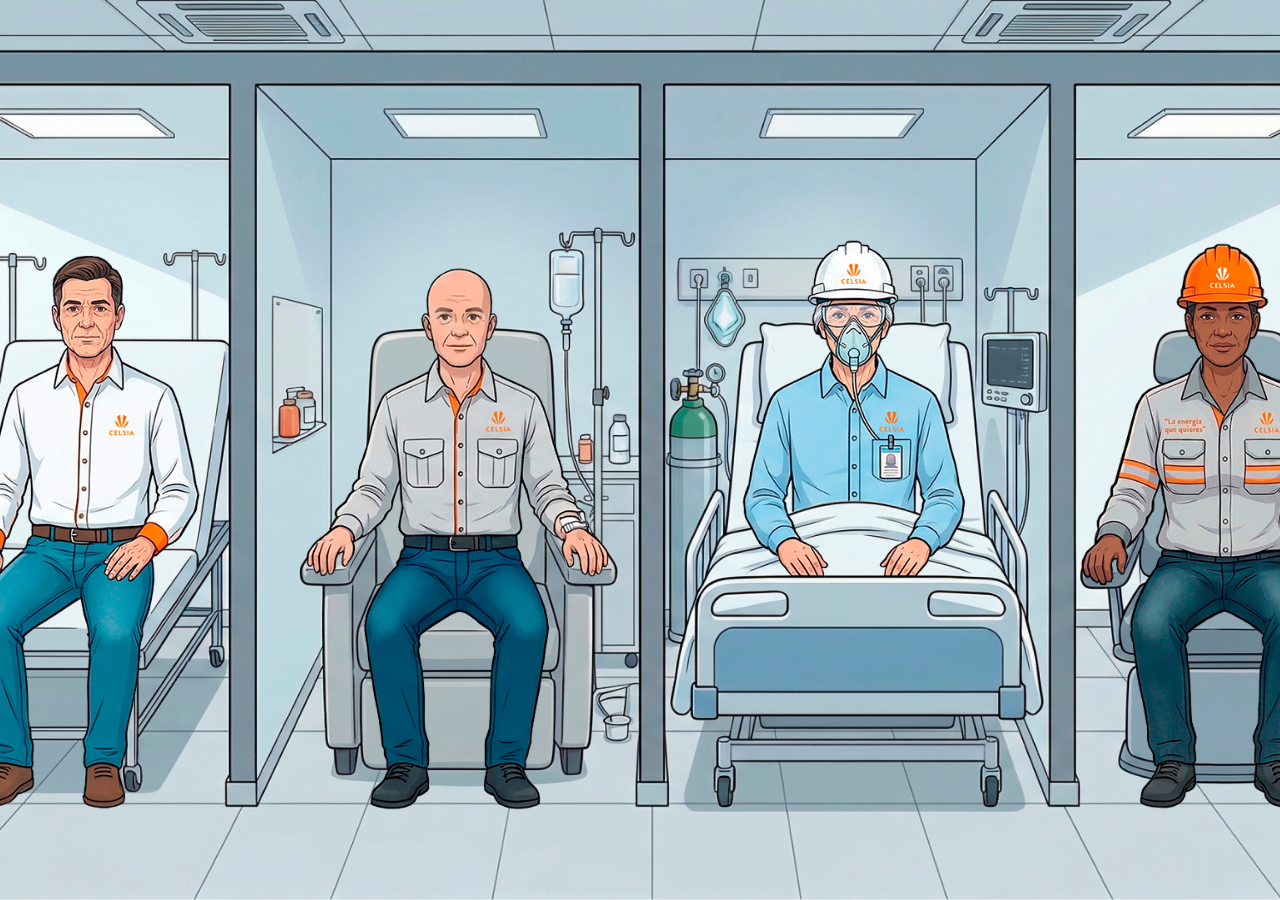
==== index.html @ 4fc23aa9 "version 0.1" ====
<!DOCTYPE html>
<html lang="en">
<head>
    <meta charset="UTF-8">
    <meta name="viewport" content="width=device-width, initial-scale=1.0">
    <title>Roles responsabilidades</title>

    <link href="assets/css/fonts.css" rel="stylesheet" type="text/css" />
    <link href="assets/css/reset.css" rel="stylesheet" type="text/css" />
    <link href="assets/css/loader.css" rel="stylesheet" type="text/css" />
    <link href="assets/css/main.css" rel="stylesheet" type="text/css" />
    <link href="assets/css/responsive.css" rel="stylesheet" type="text/css" />
</head>
<body>
    <div id="contenedor">
        <div id="fondo" class="fondo-zoom-in">
            <div id="personajes">
                <div class="personaje" id="personaje-1">
                    <img src="assets/images/personaje-1.png" />
                </div>
                <div class="personaje" id="personaje-2">
                    <img src="assets/images/personaje-2.png" />
                </div>
                <div class="personaje" id="personaje-3">
                    <img src="assets/images/personaje-3.png" />
                </div>
                <div class="personaje" id="personaje-4">
                    <img src="assets/images/personaje-4.png" />
                </div>
            </div>
            <div id="zonas">
                <div class="zona" id="zona-1">
                    <img src="assets/images/zona-1.png" onclick="clickPaciente(1)" onmouseover="overzona()" />
                </div>
                <div class="zona" id="zona-2">
                    <img src="assets/images/zona-2.png" onclick="clickPaciente(2)" onmouseover="overzona()" />
                </div>
                <div class="zona" id="zona-3">
                    <img src="assets/images/zona-3.png" onclick="clickPaciente(3)" onmouseover="overzona()" />
                </div>
                <div class="zona" id="zona-4">
                    <img src="assets/images/zona-4.png" onclick="clickPaciente(4)" onmouseover="overzona()" />
                </div>
            </div>
        </div>
    </div>

    <div id="dialogos-container" class="dialogos-container-off">
        <div id="dialogo-informacion-container" class="dialogo-informacion-out">
            <div id="dialogo-informacion">
                <div class="dialogo-informacion-foto">
                    <img src="assets/images/foto-1.png" />
                </div>
                <div class="dialogo-informacion-info">
                    <h2>Ficha del paciente</h2>
                    <h3>Carlos, 52 años</h3>
                    <h4>ECNT: Por definir</h4>
                </div>
                <div class="dialogo-informacion-imagen">
                    <img src="assets/images/icon-dialogo-informacion.svg" />    
                </div>
            </div>
        </div>

        <div id="dialogo-interaccion" class="dialogo-interaccion-off">
            <!--<div class="dialogo-usuario">
                <div class="dialogo-usuario-title">
                    <h5>CARLOS, 52 años:</h5>
                </div>
                <div class="dialogo-usuario-text">
                    <p>Llevo 25 años fumando. Nunca hago ejercicio. Como mucho frito y salado. Me dijeron que tengo la presión alta pero nunca le hice caso.</p>
                </div>
            </div>

            <div class="dialogo-doctor">
                <div class="dialogo-doctor-title">
                    <h5>DOCTOR:</h5>
                </div>
                <div class="dialogo-doctor-text">
                    <p>Veo varios signos de alarma, Carlos. Analicemos juntos lo que está pasando.</p>
                </div>
            </div>-->
        </div>

        <div id="dialogo-pregunta" class="dialogo-pregunta-off">
            <div id="dialogo-pregunta-top">
                <div class="dialogo-pregunta-icon">
                    <img src="assets/images/icon-modal-pregunta.svg" />
                </div>
                <div id="dialogo-pregunta-enunciado">
                    <p>¿Qué tipo de ECNT describe mejor lo que tiene Carlos?</p>
                </div>
                <div id="dialogo-pregunta-respuestas">
                    <div class="dialogo-pregunta-respuesta normal">
                        <h6>A</h6>
                        <p>Cáncer de colon</p>
                    </div>
                </div>
            </div>

            <div id="dialogo-pregunta-bot">
                <div id="dialogo-pregunta-estado">
                    <p>CORRECTO</p>
                </div>
                <p id="dialogo-pregunta-retroalimentacion">El dolor de pecho con irradiación al brazo y presión alta son señales de una ECV — grupo de trastornos del corazón, cerebro y vasos sanguíneos.</p>
            </div>
        </div>
    </div>

    <div id="modal" class="modal-off">
        <div id="modal-box">
            <div id="modal-icon">
                <img src="assets/images/icon-modal-instrucciones.svg" />
            </div>
            <h1 id="modal-title">
                Enfermedades crónicas no transmisibles (ECNT)
            </h1>
            <div id="modal-text">
                <p><span>Ponte en el rol de médico:</span> cuatro pacientes están esperando tu ayuda.</p>
                <p>Escucha atentamente sus historias, identifica qué enfermedad podría tener cada uno y propón recomendaciones prácticas para mejorar su estilo de vida y bienestar.</p>
            </div>
            <button id="modal-btn">Comenzar consulta</button>
        </div>
    </div>

    <div id="loader" class="loader-on">
        <div id="loader-img">
            <svg xmlns="http://www.w3.org/2000/svg" viewBox="0 0 640 640">
                <path fill="#999999" d="M286.7 96.1C291.7 113 282.1 130.9 265.2 135.9C185.9 159.5 128.1 233 128.1 320C128.1 426 214.1 512 320.1 512C426.1 512 512.1 426 512.1 320C512.1 233.1 454.3 159.6 375 135.9C358.1 130.9 348.4 113 353.5 96.1C358.6 79.2 376.4 69.5 393.3 74.6C498.9 106.1 576 204 576 320C576 461.4 461.4 576 320 576C178.6 576 64 461.4 64 320C64 204 141.1 106.1 246.9 74.6C263.8 69.6 281.7 79.2 286.7 96.1z" />
            </svg>
        </div>
        <div id="loader-bar">
            <div id="loader-bar2"></div>
        </div>
    </div>

    <script src="assets/scripts/data.js"></script>
    <script src="assets/scripts/loader.js"></script>
    <script src="assets/scripts/main.js"></script>

    <script>
        var over_mp3 = null;
        var click_mp3 = null;
        var modal_mp3 = null;
        var underground_mp3 = null;

        var intro_mp3 = null;
        
        var global_audio = null;
        var audios_data = []

        window.onload = function(){
            setFondo()

            loadTrack({src: 'assets/sounds/click2.mp3', callBack: function(data){
                over_mp3 = data
                checkAudios(true)
            }})
            loadTrack({src: 'assets/sounds/click1.mp3', callBack: function(data){
                click_mp3 = data
                checkAudios(true)
            }})
            loadTrack({src: 'assets/sounds/modal.mp3', callBack: function(data){
                modal_mp3 = data
                checkAudios(true)
            }})
            loadTrack({src: 'assets/sounds/underground.mp3', callBack: function(data){
                underground_mp3 = data
                underground_mp3.loop = true
                checkAudios(true)
            }})

            /*loadTrack({src: 'assets/audios/intro.mp3', callBack: function(data){
                intro_mp3 = data
                checkAudios(true)
            }})*/
        }
            

        function comenzarJuego(){
            setFondo()
            unsetLoader()
            underground_mp3.play()
        }

    </script>
</body>

</html>
---- assets/css/fonts.css ----
@font-face {
    font-family: "Helvetica-Bold";
    font-display: swap;
    font-style: normal;
    src: url("fonts/Helvetica-Bold.ttf") format('truetype');
}
@font-face {
    font-family: "Helvetica-Light";
    font-display: swap;
    font-style: normal;
    src: url("fonts/Helvetica-Light.ttf") format('truetype');
}
@font-face {
    font-family: "Helvetica";
    font-display: swap;
    font-style: normal;
    src: url("fonts/Helvetica.ttf") format('truetype');
}
---- assets/css/loader.css ----
#loader{
    position: absolute;
    width: 100%;
    height: 100%;
    top: 0px;
    left: 0px;
    z-index: 10;
    display: flex;
    flex-direction: column;
    justify-content: center;
    align-items: center;
    background-color: #fff;
}
#loader-img{
    width: 50px;
    height: 50px;
    margin: 0px;
    margin-bottom: 10px;
}
#loader-img svg{
    width: 100%;
    height: 100%;
}
#loader-bar{
    width: 200px;
    height: 10px;
    border-radius: 8px;
    background-color: #E1E1E1;
    overflow: hidden;
}
#loader-bar2{
    position: absolute;
    width: 0px;
    height: 100%;
    border-radius: 8px;
    background-color: #999;
    left: 0px;
    top: 0px;

    transition: width 0.1s;
}
.loader-on{
    visibility: visible;
    opacity: 1;
    transition: visibility 0s, opacity 0.5s;
}
.loader-off{
    visibility: hidden;
    opacity: 0;
    transition: visibility 1s, opacity 0.5s;
}

.loader-on #loader-img{
    animation: animacion-loader 0.5s infinite linear;
}
@keyframes animacion-loader {
    0%{
        transform: rotate(0deg);
    }
    100%{
        transform: rotate(360deg);
    }
}
---- assets/css/main.css ----
#contenedor{
    width: 100%;
    height: 100%;
    margin: 0px;
    padding: 0px;

    display: block;
    overflow: hidden;
}

#fondo{
    position: absolute;
    width: auto;
    height: auto;
    background-repeat: no-repeat;
    background-size: 100%;
    background-position: center;
    background-image: url(../images/fondo.jpg);
}

.fondo-zoom-in{
    transition: width 2s, height 2s, top 2s, left 2s;
}

#personajes,#zonas{
    position: absolute;
    width: 100%;
    height: 100%;
    top: 0px;
    left: 0px;
}

.personaje,.zona{
    position: absolute;
}

.personaje img,
.zona img{
    width: 100%;
    height: 100%;
}
.zona img{
    opacity: 0;
    transition: opacity 0.2s;
}
.zona img:hover{
    cursor: pointer;
    opacity: 0.7;
}

#personaje-1{
    left: 7.70%;
    top: 28.42%;
    /*width: 15.1%;
    height: 61.38%;*/
}
#personaje-2{
    left: 29.31%;
    top: 29.72%;
    /*width: 18.9%;
    height: 60.18%;*/
}
#personaje-3{
    left: 56.3%;
    top: 26.75%;
    /*width: 13.96%;
    height: 37.4%;*/
}
#personaje-4{
    left: 77.25%;
    top: 27.03%;
    /*width: 17.86%;
    height: 62.77%;*/
}

#zona-1{
    left: 3.5%;
    top: 28.52%;
    /*width: 21.04%;
    height: 61.29%;*/
}
#zona-2{
    left: 28.85%;
    top: 29.81%;
    /*width: 19.73%;
    height: 60.09%;*/
}
#zona-3{
    left: 51.9%;
    top: 26.75%;
    /*width: 23.125%;
    height: 62.77%;*/
}
#zona-4{
    left: 77.2%;
    top: 27.03%;
    /*width: 18.07%;
    height: 62.77%;*/
}

/******************dialogos********************/

.dialogos-container-off{
    visibility: hidden;
}
.dialogos-container-on{
    visibility: visible;
}

#dialogos-container,
#modal{
    position: absolute;
    width: 100%;
    height: 100%;
    top: 0px;
    left: 0px;
}

#dialogo-informacion-container{
    position: absolute;
    width: 400px;
    top: 15px;
    right: 50px;
    perspective: 600px;
}

.dialogo-informacion-out #dialogo-informacion{
    transform: rotateX(90deg);
    opacity: 0;
    transition: transform 0.5s, opacitity 0.5s;
}
.dialogo-informacion-in #dialogo-informacion{
    animation: animacion-dialogo-informacion 1s 1 forwards;
}
@keyframes animacion-dialogo-informacion {
    0%{
        transform: rotateX(90deg);
        opacity: 0;
        animation-timing-function: ease-in;
    }
    50%{
        transform: rotateX(-15deg);
        opacity: 1;
        animation-timing-function: ease-out;
    }
    85%{
        transform: rotateX(5deg);
        opacity: 1;
        animation-timing-function: ease-int;
    }
    100%{
        transform: rotateX(0deg);
        opacity: 1;
    }
}

#dialogo-informacion{
    width: 100%;
    height: auto;
    padding: 15px;
    background-color: #fff;
    display: flex;
    align-items: stretch;
    flex-wrap: wrap;
    transform-origin: top center;
    
    box-shadow: 5px 5px 10px 0px rgba(0,0,0,0.4);
}
.dialogo-informacion-foto{
    width: 60px;
    height: auto;
    max-height: 60px;
    background-color: #E6F6FC;
}
.dialogo-informacion-foto img{
    width: 100%;
    height: 100%;
    object-position: center bottom;
}
.dialogo-informacion-info{
    width: auto;
    width: calc(100% - (50px + 60px + 20px));
    width: -moz-calc(100% - (50px + 60px + 20px));
    height: auto;
    margin: 0px 10px;
}
.dialogo-informacion-info h2,
.dialogo-informacion-info h4{
    font-family: 'Helvetica';
    font-size: 0.9rem;
    color: #003FA2;
}
.dialogo-informacion-info h3{
    font-family: 'Helvetica-Bold';
    font-size: 1rem;
    color: #EE7623;
    margin-top: 0px;
    margin-bottom: 2px;
}
.dialogo-informacion-imagen{
    width: 50px;
    height: auto;
    display: flex;
    align-items: center;
}
.dialogo-informacion-imagen img{
    width: 100%;
    height: auto;
}

.dialogo-interaccion-off{
    visibility: hidden;
}
.dialogo-interaccion-on{
    visibility: visible;
}

#dialogo-interaccion{
    position: absolute;
    width: 50%;
    height: 100%;
    height: calc(100% - 250px);
    height: -moz-calc(100% - 250px);
    top: 50%;
    right: 20%;
    transform: translateY(-50%);
    overflow-x: hidden;
    overflow-y: auto;
    scrollbar-width: thin;
    scrollbar-color: #666666 #F4F1EA;
    border: #000 solid 1px;
}

.dialogo-usuario,
.dialogo-doctor{
    width: 80%;
    height: auto;
    box-shadow: 5px 5px 10px 0px rgba(0,0,0,0.3);
    margin-bottom: 15px;
    transition: left 0.2s, opacity 0.2s;
}

.dialogo-usuario-off{
    left: -20%;
    opacity: 0;
}
.dialogo-usuario-on{
    left: 0%;
    opacity: 1;
}
.dialogo-doctor-off{
    left: 40%;
    opacity: 0;
}
.dialogo-doctor-on{
    left: 20%;
    opacity: 1;
}

.dialogo-usuario-title,
.dialogo-doctor-title,
.dialogo-usuario-text,
.dialogo-doctor-text{
    width: 100%;
    padding: 5px;
}
.dialogo-usuario-title h5,
.dialogo-doctor-title h5{
    font-family: 'Helvetica';
    font-weight: 600;
    font-size: 0.9rem;
}
.dialogo-usuario-title{
    padding-left: 25px;
    background: url(../images/icon-dialogo-usuario.svg) no-repeat #C1E8F9;
    background-size: 15px;
    background-position: 5px center;
}
.dialogo-doctor-title{
    padding-left: 25px;
    background: url(../images/icon-dialogo-doctor.svg) no-repeat #AFFFEC;
    background-size: 15px;
    background-position: 5px center;
}
.dialogo-usuario-title h5{
    color: #003FA2;
}
.dialogo-doctor-title h5{
    color: #00795C;
}
.dialogo-usuario-text,
.dialogo-doctor-text{
    background-color: #fff;
    padding: 8px 10px;
}
.dialogo-usuario-text p,
.dialogo-doctor-text p{
    font-family: 'Helvetica';
    font-size: 0.9rem;
    color: #000;
}

.dialogo-pregunta-off{
    visibility: hidden;
    pointer-events: none;
}
.dialogo-pregunta-on{
    visibility: visible;
}

#dialogo-pregunta{
    position: absolute;
    width: 450px;
    height: auto;
    top: 50%;
    right: 100px;
    transform: translateY(-50%);
}
#dialogo-pregunta-top,
#dialogo-pregunta-bot{
    width: 100%;
    height: auto;
    border-radius: 8px;
    background-color: #fff;
    box-shadow: 5px 5px 10px 0px rgba(0,0,0,0.4);
}

#dialogo-pregunta-top{
    border-top: #59595B solid 5px;
    padding: 40px 15px 15px 15px;
    margin-bottom: 15px;
}
#dialogo-pregunta-bot{
    border-top: #00BE91 solid 5px;
    padding: 15px;
}

.dialogo-pregunta-icon,
#modal-icon{
    position: absolute;
    width: 60px;
    height: 60px;
    border-radius: 50%;
    top: 0%;
    left: 50%;
    transform: translate(-50%, -50%);
    background-color: #F2F2F2;
    border: #fff solid 5px;
    display: flex;
    align-items: center;
    justify-content: center;
    box-shadow: 4px 4px 8px 0px rgba(0,0,0,0.3);
}
.dialogo-pregunta-icon img,
#modal-icon img{
    width: 30px;
    height: auto;
}
                
#dialogo-pregunta-enunciado,
#dialogo-pregunta-estado{
    width: 100%;
    margin-bottom: 15px;
}
#dialogo-pregunta-enunciado p,
#dialogo-pregunta-estado p{
    font-family: 'Helvetica-Bold';
    font-size: 1.1rem;
    color: #000;
    text-align: center;
}
                
#dialogo-pregunta-respuestas{
    width: 100%;
    width: calc(100% - 20px);
    width: -moz-calc(100% - 20px);
}
.dialogo-pregunta-respuesta{
    width: 100%;
    display: flex;
    margin-bottom: 5px;
    align-items: stretch;
}

.dialogo-pregunta-respuesta h6{
    display: flex;
    align-items: center;
    justify-content: center;
    width: 35px;
    height: auto;
    margin-right: 10px;
    background-color: #FADCC7;

    font-family: 'Helvetica';
    font-size: 1.3rem;
    color: #EE7623;
    font-weight: 600;
    text-align: center;
    transition: color 0.2s, background-color 0.2s;
}

.dialogo-pregunta-respuesta p{
    display: block;
    width: auto;
    width: calc(100% - 40px);
    width: -moz-calc(100% - 40px);
    height: auto;
    padding: 10px;
    background-color: #FDF6F1;

    font-family: 'Helvetica';
    font-size: 1rem;
    color: #000;
    transition: color 0.2s, background-color 0.2s;
}

#dialogo-pregunta-respuestas .normal{
}
            
#dialogo-pregunta-retroalimentacion{
    width: 100%;
    font-family: 'Helvetica';
    font-size: 1rem;
    color: #000;
}

/******************modal********************/

#modal{
    display: flex;
    align-items: center;
    justify-content: center;
}

.modal-off{
    pointer-events: none;
    visibility: hidden;
}
.modal-on{
    visibility: visible;
}
#modal-box{
    width: 400px;
    height: auto;
    border-radius: 8px;
    background-color: #fff;
    box-shadow: 5px 5px 10px 0px rgba(0,0,0,0.4);
    padding: 40px 15px 15px 15px;
    border-top: #59595B solid 4px;
}

#modal-title{
    display: block;
    width: 80%;
    font-family: 'Helvetica-Bold';
    font-size: 1.1rem;
    color: #000;
    text-align: center;
    margin-bottom: 15px;
    margin-left: auto;
    margin-right: auto;
}
            
#modal-text{
    width: 100%;
    background-color: #F2F2F2;
    padding: 10px;
    margin-bottom: 15px;
}
#modal-text p{
    font-family: 'Helvetica';
    font-size: 1rem;
    color: #59595B;

    margin-bottom: 10px;
}
#modal-text p span{
    color: #EE7623;
}

#modal-btn{
    background-color: #EE7623;
    width: 100%;
    height: auto;
    padding: 10px;

    font-family: 'Helvetica';
    font-size: 1.1rem;
    color: #fff;
    font-weight: 600;

    transition: background-color 0.2s;
}
#modal-btn:hover{
    cursor: pointer;
    background-color: #C6621E;
}
---- assets/css/responsive.css ----
@media (min-width: 1537px) {}
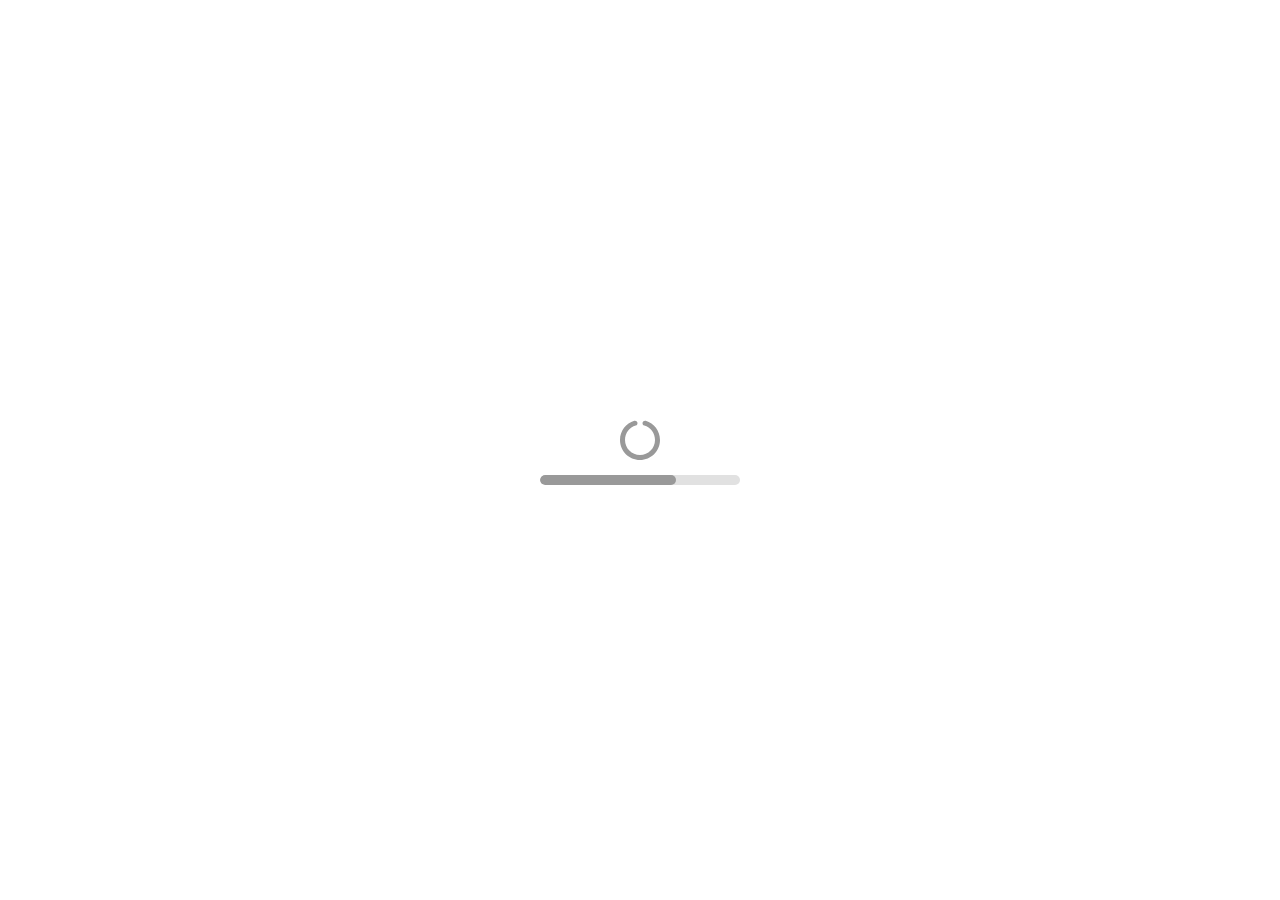
==== commit c39989f2: "version 1.0" ====
--- a/index.html
+++ b/index.html
@@ -15,30 +15,34 @@
     <div id="contenedor">
         <div id="fondo" class="fondo-zoom-in">
             <div id="personajes">
-                <div class="personaje" id="personaje-1">
+                <div class="personaje personaje-unlocked" id="personaje-1">
                     <img src="assets/images/personaje-1.png" />
                 </div>
-                <div class="personaje" id="personaje-2">
+                <div class="personaje personaje-locked" id="personaje-2">
                     <img src="assets/images/personaje-2.png" />
                 </div>
-                <div class="personaje" id="personaje-3">
+                <div class="personaje personaje-locked" id="personaje-3">
                     <img src="assets/images/personaje-3.png" />
                 </div>
-                <div class="personaje" id="personaje-4">
+                <div class="personaje personaje-locked" id="personaje-4">
                     <img src="assets/images/personaje-4.png" />
                 </div>
             </div>
+            <div id="mascaras">
+                <div id="mascara-1" class="mascara-off"></div>
+                <div id="mascara-2" class="mascara-off"></div>
+            </div>
             <div id="zonas">
-                <div class="zona" id="zona-1">
+                <div class="zona zona-on" id="zona-1">
                     <img src="assets/images/zona-1.png" onclick="clickPaciente(1)" onmouseover="overzona()" />
                 </div>
-                <div class="zona" id="zona-2">
+                <div class="zona zona-off" id="zona-2">
                     <img src="assets/images/zona-2.png" onclick="clickPaciente(2)" onmouseover="overzona()" />
                 </div>
-                <div class="zona" id="zona-3">
+                <div class="zona zona-off" id="zona-3">
                     <img src="assets/images/zona-3.png" onclick="clickPaciente(3)" onmouseover="overzona()" />
                 </div>
-                <div class="zona" id="zona-4">
+                <div class="zona zona-off" id="zona-4">
                     <img src="assets/images/zona-4.png" onclick="clickPaciente(4)" onmouseover="overzona()" />
                 </div>
             </div>
@@ -49,11 +53,11 @@
         <div id="dialogo-informacion-container" class="dialogo-informacion-out">
             <div id="dialogo-informacion">
                 <div class="dialogo-informacion-foto">
-                    <img src="assets/images/foto-1.png" />
+                    <img id="dialogo-informacion-foto-img" src="./assets/images/foto-1.png" />
                 </div>
                 <div class="dialogo-informacion-info">
                     <h2>Ficha del paciente</h2>
-                    <h3>Carlos, 52 años</h3>
+                    <h3 id="dialogo-informacion-info-txt">...</h3>
                     <h4>ECNT: Por definir</h4>
                 </div>
                 <div class="dialogo-informacion-imagen">
@@ -63,23 +67,7 @@
         </div>
 
         <div id="dialogo-interaccion" class="dialogo-interaccion-off">
-            <!--<div class="dialogo-usuario">
-                <div class="dialogo-usuario-title">
-                    <h5>CARLOS, 52 años:</h5>
-                </div>
-                <div class="dialogo-usuario-text">
-                    <p>Llevo 25 años fumando. Nunca hago ejercicio. Como mucho frito y salado. Me dijeron que tengo la presión alta pero nunca le hice caso.</p>
-                </div>
-            </div>
-
-            <div class="dialogo-doctor">
-                <div class="dialogo-doctor-title">
-                    <h5>DOCTOR:</h5>
-                </div>
-                <div class="dialogo-doctor-text">
-                    <p>Veo varios signos de alarma, Carlos. Analicemos juntos lo que está pasando.</p>
-                </div>
-            </div>-->
+            <!---->
         </div>
 
         <div id="dialogo-pregunta" class="dialogo-pregunta-off">
@@ -88,38 +76,61 @@
                     <img src="assets/images/icon-modal-pregunta.svg" />
                 </div>
                 <div id="dialogo-pregunta-enunciado">
-                    <p>¿Qué tipo de ECNT describe mejor lo que tiene Carlos?</p>
+                    <p id="dialogo-pregunta-enunciado-txt">...</p>
                 </div>
                 <div id="dialogo-pregunta-respuestas">
-                    <div class="dialogo-pregunta-respuesta normal">
-                        <h6>A</h6>
-                        <p>Cáncer de colon</p>
-                    </div>
-                </div>
-            </div>
-
-            <div id="dialogo-pregunta-bot">
+                    <!---->
+                </div>
+            </div>
+
+            <div id="dialogo-pregunta-bot" class="dialogo-pregunta-bot-off">
                 <div id="dialogo-pregunta-estado">
-                    <p>CORRECTO</p>
-                </div>
-                <p id="dialogo-pregunta-retroalimentacion">El dolor de pecho con irradiación al brazo y presión alta son señales de una ECV — grupo de trastornos del corazón, cerebro y vasos sanguíneos.</p>
-            </div>
-        </div>
-    </div>
-
-    <div id="modal" class="modal-off">
-        <div id="modal-box">
-            <div id="modal-icon">
+                    <p id="dialogo-pregunta-estado-txt">...</p>
+                </div>
+                <p id="dialogo-pregunta-retroalimentacion">...</p>
+            </div>
+        </div>
+    </div>
+
+    <button id="omitir-btn" onclick="omitirAudio()">Omitir</button>
+
+    <div id="modal" class="modal-on">
+        <div class="modal-box">
+            <div class="modal-icon">
                 <img src="assets/images/icon-modal-instrucciones.svg" />
             </div>
-            <h1 id="modal-title">
-                Enfermedades crónicas no transmisibles (ECNT)
-            </h1>
+            <h1 id="modal-title">Enfermedades crónicas no transmisibles (ECNT)</h1>
             <div id="modal-text">
                 <p><span>Ponte en el rol de médico:</span> cuatro pacientes están esperando tu ayuda.</p>
                 <p>Escucha atentamente sus historias, identifica qué enfermedad podría tener cada uno y propón recomendaciones prácticas para mejorar su estilo de vida y bienestar.</p>
             </div>
-            <button id="modal-btn">Comenzar consulta</button>
+            <button id="modal-btn" onclick="iniciarJuego()">Comenzar consulta</button>
+        </div>
+    </div>
+
+    <div id="modal-final" class="modal-final-off">
+        <div class="modal-final-box">
+            <div class="modal-icon">
+                <img src="assets/images/icon-modal-instrucciones.svg" />
+            </div>
+            <div id="modal-final-title">
+                <h3>Fin de la consulta</h3>
+                <h1 id="modal-final-title-txt1">...</h1>
+                <h2>📄 Diagnósticos correctos: <span id="modal-final-title-txt2"></span></h2>
+            </div>
+            <div id="modal-final-text">
+                <h6>Repaso rápido ECNT:</h6>
+                <p>
+                    ❤ <span>ECV:</span> trastornos del corazón, cerebro y vasos sanguíneos<br>
+                    🎗 <span>Cáncer:</span> células crecen de forma descontrolada y se diseminan<br>
+                    🍃 <span>Respiratorias:</span> afectan bronquios, pulmones y caja torácica (asma, EPOC)<br>
+                    💧 <span>Diabetes:</span> trastorno metabólico del uso del azúcar en sangre
+                </p>
+                <p>
+                    <span>Factores modificables (los más relevantes):</span> tabaquismo, alimentación inadecuada, obesidad, sedentarismo, alcohol, hipertensión, diabetes<br>
+                    <span>No modificables:</span> edad, sexo, genética, antecedentes familiares
+                </p>
+            </div>
         </div>
     </div>
 
@@ -142,9 +153,13 @@
         var over_mp3 = null;
         var click_mp3 = null;
         var modal_mp3 = null;
+        var mensaje_mp3 = null;
+        var correcto_mp3 = null;
+        var incorrecto_mp3 = null;
         var underground_mp3 = null;
 
         var intro_mp3 = null;
+        var final_mp3 = null;
         
         var global_audio = null;
         var audios_data = []
@@ -164,23 +179,45 @@
                 modal_mp3 = data
                 checkAudios(true)
             }})
+            loadTrack({src: 'assets/sounds/mensaje.mp3', callBack: function(data){
+                mensaje_mp3 = data
+                checkAudios(true)
+            }})
+            loadTrack({src: 'assets/sounds/correct.mp3', callBack: function(data){
+                correcto_mp3 = data
+                checkAudios(true)
+            }})
+            loadTrack({src: 'assets/sounds/wrong.mp3', callBack: function(data){
+                incorrecto_mp3 = data
+                checkAudios(true)
+            }})
+
             loadTrack({src: 'assets/sounds/underground.mp3', callBack: function(data){
                 underground_mp3 = data
                 underground_mp3.loop = true
                 checkAudios(true)
             }})
 
-            /*loadTrack({src: 'assets/audios/intro.mp3', callBack: function(data){
+            loadTrack({src: 'assets/audios/intro.mp3', callBack: function(data){
                 intro_mp3 = data
                 checkAudios(true)
-            }})*/
+            }})
+            loadTrack({src: 'assets/audios/final.mp3', callBack: function(data){
+                final_mp3 = data
+                checkAudios(true)
+            }})
         }
-            
-
+
+        function iniciarJuego(){
+            intro_mp3.pause()
+            click_mp3.play()
+            getE('modal').className = 'modal-off'
+        }
+        
         function comenzarJuego(){
+            configureRespuestas()
             setFondo()
-            unsetLoader()
-            underground_mp3.play()
+            loadAudiosDialogos()
         }
 
     </script>
--- a/assets/css/main.css
+++ b/assets/css/main.css
@@ -22,7 +22,7 @@
     transition: width 2s, height 2s, top 2s, left 2s;
 }
 
-#personajes,#zonas{
+#personajes,#zonas,#mascaras{
     position: absolute;
     width: 100%;
     height: 100%;
@@ -33,6 +33,15 @@
 .personaje,.zona{
     position: absolute;
 }
+.personaje{
+    filter: filter 1s;
+}
+.personaje-locked{
+    filter: grayscale(100%);
+}
+.personaje-unlocked{
+    filter: grayscale(0%);
+}
 
 .personaje img,
 .zona img{
@@ -47,68 +56,58 @@
     cursor: pointer;
     opacity: 0.7;
 }
-
-#personaje-1{
-    left: 7.70%;
-    top: 28.42%;
-    /*width: 15.1%;
-    height: 61.38%;*/
-}
-#personaje-2{
-    left: 29.31%;
-    top: 29.72%;
-    /*width: 18.9%;
-    height: 60.18%;*/
-}
-#personaje-3{
-    left: 56.3%;
-    top: 26.75%;
-    /*width: 13.96%;
-    height: 37.4%;*/
-}
-#personaje-4{
-    left: 77.25%;
-    top: 27.03%;
-    /*width: 17.86%;
-    height: 62.77%;*/
-}
-
-#zona-1{
-    left: 3.5%;
-    top: 28.52%;
-    /*width: 21.04%;
-    height: 61.29%;*/
-}
-#zona-2{
-    left: 28.85%;
-    top: 29.81%;
-    /*width: 19.73%;
-    height: 60.09%;*/
-}
-#zona-3{
-    left: 51.9%;
-    top: 26.75%;
-    /*width: 23.125%;
-    height: 62.77%;*/
-}
-#zona-4{
-    left: 77.2%;
-    top: 27.03%;
-    /*width: 18.07%;
-    height: 62.77%;*/
+.zona-on{
+    display: block;
+}
+.zona-off{
+    display: none;
+}
+
+#mascara-1,#mascara-2{
+    position: absolute;
+    width: auto;
+    height: 100%;
+    top: 0px;
+    /*backdrop-filter: blur(2px);*/
+}
+#mascara-1{
+    left: 0px;
+    background: linear-gradient(to right, rgba(0,0,0,0.65) 0%, rgba(0,0,0,0) 75%);
+}
+#mascara-2{
+    right: 0px;
+    background: linear-gradient(to right, rgba(0,0,0,0) 0%, rgba(0,0,0,0.65) 25%);
+}
+.mascara-off{
+    opacity: 0;
+    visibility: hidden;
+    transition: opacity 0.5s, visibility 0.5s;
+}
+.mascara-on{
+    opacity: 1;
+    visibility: visible;
+    transition: opacity 0.5s, visibility 0s;
+}
+
+#omitir-btn{
+    position: absolute;
+    right: 10px;
+    bottom: 10px;
 }
 
 /******************dialogos********************/
 
 .dialogos-container-off{
     visibility: hidden;
+    transition: visibility 0.5s;
 }
 .dialogos-container-on{
     visibility: visible;
 }
 
 #dialogos-container,
-#modal{
+#modal,
+#modal-final{
     position: absolute;
     width: 100%;
     height: 100%;
@@ -156,7 +155,7 @@
 
 #dialogo-informacion{
     width: 100%;
-    height: auto;
+    height: 90px;
     padding: 15px;
     background-color: #fff;
     display: flex;
@@ -209,9 +208,14 @@
 }
 
 .dialogo-interaccion-off{
+    top: 40%;
+    opacity: 0;
     visibility: hidden;
+    transition: top 0.5s, opacity 0.5s, visibility 0.5s;
 }
 .dialogo-interaccion-on{
+    top: 50%;
+    opacity: 1;
     visibility: visible;
 }
 
@@ -221,56 +225,87 @@
     height: 100%;
     height: calc(100% - 250px);
     height: -moz-calc(100% - 250px);
-    top: 50%;
-    right: 20%;
+    left: 25%;
     transform: translateY(-50%);
     overflow-x: hidden;
     overflow-y: auto;
     scrollbar-width: thin;
     scrollbar-color: #666666 #F4F1EA;
-    border: #000 solid 1px;
-}
-
-.dialogo-usuario,
+}
+
+.dialogo-user,
 .dialogo-doctor{
     width: 80%;
     height: auto;
     box-shadow: 5px 5px 10px 0px rgba(0,0,0,0.3);
     margin-bottom: 15px;
+    transform-origin: center bottom;
     transition: left 0.2s, opacity 0.2s;
 }
 
-.dialogo-usuario-off{
-    left: -20%;
-    opacity: 0;
-}
-.dialogo-usuario-on{
+.dialogo-user-on{
     left: 0%;
     opacity: 1;
-}
-.dialogo-doctor-off{
-    left: 40%;
-    opacity: 0;
+    animation: animacion-dialogo-user-on 0.5s 1 forwards;
+}
+@keyframes animacion-dialogo-user-on {
+    0%{
+        transform: skewX(0deg);
+        left: -20%;
+        opacity: 0;
+        animation-timing-function: ease-out;
+    }
+    80%{
+        transform: skewX(-15deg);
+        left: 0%;
+        opacity: 1;
+        animation-timing-function: ease-in;
+    }
+    100%{
+        transform: skewX(0deg);
+        left: 0%;
+        opacity: 1;
+    }
 }
 .dialogo-doctor-on{
-    left: 20%;
+    left: 0%;
     opacity: 1;
-}
-
-.dialogo-usuario-title,
+    animation: animacion-dialogo-doctor-on 0.5s 1 forwards ease-out;
+}
+@keyframes animacion-dialogo-doctor-on {
+    0%{
+        transform: skewX(0deg);
+        left: 40%;
+        opacity: 0;
+        animation-timing-function: ease-out;
+    }
+    80%{
+        transform: skewX(15deg);
+        left: 20%;
+        opacity: 1;
+        animation-timing-function: ease-in;
+    }
+    100%{
+        transform: skewX(0deg);
+        left: 20%;
+        opacity: 1;
+    }
+}
+
+.dialogo-user-title,
 .dialogo-doctor-title,
-.dialogo-usuario-text,
+.dialogo-user-text,
 .dialogo-doctor-text{
     width: 100%;
     padding: 5px;
 }
-.dialogo-usuario-title h5,
+.dialogo-user-title h5,
 .dialogo-doctor-title h5{
     font-family: 'Helvetica';
     font-weight: 600;
     font-size: 0.9rem;
 }
-.dialogo-usuario-title{
+.dialogo-user-title{
     padding-left: 25px;
     background: url(../images/icon-dialogo-usuario.svg) no-repeat #C1E8F9;
     background-size: 15px;
@@ -282,49 +317,56 @@
     background-size: 15px;
     background-position: 5px center;
 }
-.dialogo-usuario-title h5{
+.dialogo-user-title h5{
     color: #003FA2;
 }
 .dialogo-doctor-title h5{
     color: #00795C;
 }
-.dialogo-usuario-text,
+.dialogo-user-text,
 .dialogo-doctor-text{
     background-color: #fff;
     padding: 8px 10px;
 }
-.dialogo-usuario-text p,
+.dialogo-user-text p,
 .dialogo-doctor-text p{
     font-family: 'Helvetica';
-    font-size: 0.9rem;
+    font-size: 0.95rem;
     color: #000;
 }
 
 .dialogo-pregunta-off{
+    opacity: 0;
     visibility: hidden;
     pointer-events: none;
+    transition: opacity 1s, visibility 1s;
 }
 .dialogo-pregunta-on{
+    opacity: 1;
     visibility: visible;
+    transition: opacity 1s, visibility 0s;
 }
 
 #dialogo-pregunta{
     position: absolute;
-    width: 450px;
-    height: auto;
-    top: 50%;
-    right: 100px;
-    transform: translateY(-50%);
+    width: 550px;
+    height: auto;
+    height: calc(100% - (90px + 15px + 15px + 15px));
+    height: -moz-calc(100% - (90px + 15px + 15px + 15px));
+    display: flex;
+    flex-direction: column;
+    justify-content: center;
+    flex-wrap: wrap;
+    left: 50px;
+    top: 120px;/*90 + 15 + 15*/
 }
 #dialogo-pregunta-top,
 #dialogo-pregunta-bot{
     width: 100%;
-    height: auto;
     border-radius: 8px;
     background-color: #fff;
     box-shadow: 5px 5px 10px 0px rgba(0,0,0,0.4);
 }
-
 #dialogo-pregunta-top{
     border-top: #59595B solid 5px;
     padding: 40px 15px 15px 15px;
@@ -335,8 +377,21 @@
     padding: 15px;
 }
 
+.dialogo-pregunta-bot-off{
+    top: -20px;
+    opacity: 0;
+    transform: scale(1.1);
+    transition: top 0.5s, opacity 0.5s, transform 0.5s;
+}
+.dialogo-pregunta-bot-on{
+    top: 0px;
+    opacity: 1;
+    transform: scale(1);
+    transition: top 0.5s, opacity 0.5s, transform 0.5s;
+}
+
 .dialogo-pregunta-icon,
-#modal-icon{
+.modal-icon{
     position: absolute;
     width: 60px;
     height: 60px;
@@ -352,7 +407,7 @@
     box-shadow: 4px 4px 8px 0px rgba(0,0,0,0.3);
 }
 .dialogo-pregunta-icon img,
-#modal-icon img{
+.modal-icon img{
     width: 30px;
     height: auto;
 }
@@ -369,17 +424,23 @@
     color: #000;
     text-align: center;
 }
+#dialogo-pregunta-estado p{
+    font-size: 1rem;
+}
                 
 #dialogo-pregunta-respuestas{
     width: 100%;
     width: calc(100% - 20px);
     width: -moz-calc(100% - 20px);
+    margin-left: auto;
+    margin-right: auto;
 }
 .dialogo-pregunta-respuesta{
     width: 100%;
     display: flex;
     margin-bottom: 5px;
     align-items: stretch;
+    cursor: pointer;
 }
 
 .dialogo-pregunta-respuesta h6{
@@ -396,7 +457,6 @@
     color: #EE7623;
     font-weight: 600;
     text-align: center;
-    transition: color 0.2s, background-color 0.2s;
 }
 
 .dialogo-pregunta-respuesta p{
@@ -409,38 +469,80 @@
     background-color: #FDF6F1;
 
     font-family: 'Helvetica';
+    font-weight: 500;
     font-size: 1rem;
     color: #000;
-    transition: color 0.2s, background-color 0.2s;
-}
-
-#dialogo-pregunta-respuestas .normal{
-}
-            
+}
+
+#dialogo-pregunta-respuestas .normal:hover h6,
+#dialogo-pregunta-respuestas .normal:hover p{
+    background-color: #00BE91;
+    color: #fff;
+}
+#dialogo-pregunta-respuestas .incorrecta h6,
+#dialogo-pregunta-respuestas .incorrecta p{
+    background-color: #CA0045;
+    color: #fff;
+}
+#dialogo-pregunta-respuestas .correcta h6{
+    animation: animacion-respuesta-correcta-h6 0.4s infinite step-end;
+}
+#dialogo-pregunta-respuestas .correcta p{
+    animation: animacion-respuesta-correcta-p 0.4s infinite step-end;
+}
+@keyframes animacion-respuesta-correcta-h6{
+    0%,100%{
+        background-color: #FADCC7;
+        color: #EE7623;
+    }
+    50%{
+        background-color: #00BE91;
+        color: #fff;
+    }
+}
+@keyframes animacion-respuesta-correcta-p{
+    0%,100%{
+        background-color: #FDF6F1;
+        color: #000;
+    }
+    50%{
+        background-color: #00BE91;
+        color: #fff;
+    }
+}
+
 #dialogo-pregunta-retroalimentacion{
     width: 100%;
     font-family: 'Helvetica';
-    font-size: 1rem;
+    font-size: 0.95rem;
     color: #000;
 }
 
 /******************modal********************/
 
-#modal{
+#modal,
+#modal-final{
     display: flex;
     align-items: center;
     justify-content: center;
 }
 
-.modal-off{
+.modal-off,
+.modal-final-off{
     pointer-events: none;
     visibility: hidden;
-}
-.modal-on{
+    top: -20px;
+    opacity: 0;
+    transition: visiblity 0.5s, top 0.5s, opacity 0.5s;
+}
+.modal-on,
+.modal-final-on{
+    top: 0px;
+    opacity: 1;
     visibility: visible;
 }
-#modal-box{
-    width: 400px;
+.modal-box,
+.modal-final-box{
     height: auto;
     border-radius: 8px;
     background-color: #fff;
@@ -448,34 +550,86 @@
     padding: 40px 15px 15px 15px;
     border-top: #59595B solid 4px;
 }
-
-#modal-title{
+.modal-box{
+    width: 400px;
+}
+.modal-final-box{
+    width: 650px;
+}
+
+#modal-title,
+#modal-final-title{
     display: block;
     width: 80%;
-    font-family: 'Helvetica-Bold';
-    font-size: 1.1rem;
-    color: #000;
-    text-align: center;
     margin-bottom: 15px;
     margin-left: auto;
     margin-right: auto;
 }
-            
-#modal-text{
+
+#modal-title{
+    font-family: 'Helvetica-Bold';
+    font-size: 1.1rem;
+    color: #000;
+    text-align: center;
+}
+
+#modal-final-title h3{
+    font-family: 'Helvetica-Bold';
+    font-size: 0.9rem;
+    color: #808080;
+    text-align: center;
+    margin-bottom: 2px;
+}
+#modal-final-title h1{
+    font-family: 'Helvetica-Bold';
+    font-size: 1.1rem;
+    color: #000;
+    text-align: center;
+    margin-bottom: 5px;
+}
+#modal-final-title h2{
+    font-family: 'Helvetica';
+    font-size: 0.9rem;
+    color: #000;
+    text-align: center;
+}
+#modal-final-title h2 span{
+    font-weight: 600;
+    color: #00BE91;
+}
+
+#modal-text,
+#modal-final-text{
     width: 100%;
     background-color: #F2F2F2;
     padding: 10px;
     margin-bottom: 15px;
 }
+#modal-text p,
+#modal-final-text p,
+#modal-final-text h6{
+    font-family: 'Helvetica';
+    font-size: 1rem;
+    
+    margin-bottom: 10px;
+}
+
 #modal-text p{
-    font-family: 'Helvetica';
-    font-size: 1rem;
     color: #59595B;
-
-    margin-bottom: 10px;
+}
+#modal-final-text p{
+    color: #000;
+}
+#modal-final-text h6{
+    color: #EE7623;
+    font-weight: 600;
 }
 #modal-text p span{
     color: #EE7623;
+    font-weight: 600
+}
+#modal-final-text p span{
+    font-weight: 600;
 }
 
 #modal-btn{
--- a/assets/css/responsive.css
+++ b/assets/css/responsive.css
@@ -1 +1,184 @@
-@media (min-width: 1537px) {}+@media (min-width: 1537px) {
+    #dialogo-pregunta-top{
+        border-top: #59595B solid 7px;
+        padding: 70px 20px 20px 20px;
+        margin-bottom: 20px;
+    }
+    #dialogo-pregunta-bot{
+        border-top: #00BE91 solid 7px;
+        padding: 20px;
+    }
+
+    .modal-box{
+        width: 600px;
+    }
+    .modal-final-box{
+        width: 900px;
+    }
+
+    .modal-box,
+    .modal-final-box{
+        padding: 70px 20px 20px 20px;
+        border-top: #59595B solid 7px;
+    }
+
+    .dialogo-pregunta-icon,
+    .modal-icon{
+        width: 100px;
+        height: 100px;
+    }
+    .dialogo-pregunta-icon img,
+    .modal-icon img{
+        width: 50px;
+    }
+
+    #modal-title{
+        font-size: 1.5rem;
+    }
+
+    #modal-final-title h3{
+        font-size: 1.2rem;
+        margin-bottom: 5px;
+    }
+    #modal-final-title h1{
+        font-size: 1.5rem;
+        margin-bottom: 10px;
+    }
+    #modal-final-title h2{
+        font-size: 1.2rem;
+    }
+
+    #modal-text p,
+    #modal-final-text p,
+    #modal-final-text h6{
+        font-size: 1.25rem;
+        
+        margin-bottom: 15px;
+    }
+
+    #modal-btn{
+        padding: 12px;
+        font-size: 1.25rem;
+    }
+
+    /**************/
+
+    #dialogo-informacion-container{
+        width: 450px;
+        top: 20px;
+    }
+    #dialogo-informacion{
+        height: 130px;
+        padding: 20px;
+    }
+    .dialogo-informacion-foto{
+        width: 90px;
+        max-height: 90px;
+    }
+    .dialogo-informacion-info{
+        width: auto;
+        width: calc(100% - (80px + 90px + 40px));
+        width: -moz-calc(100% - (80px + 90px + 40px));
+        margin: 0px 20px;
+    }
+    .dialogo-informacion-info h2,
+    .dialogo-informacion-info h4{
+        font-size: 1.2rem;
+    }
+    .dialogo-informacion-info h3{
+        font-size: 1.4rem;
+        margin-top: 5px;
+        margin-bottom: 5px;
+    }
+    .dialogo-informacion-imagen{
+        width: 80px;
+    }
+
+    /**************/
+
+    .dialogo-user-title,
+    .dialogo-doctor-title,
+    .dialogo-user-text,
+    .dialogo-doctor-text{
+        padding: 10px;
+    }
+    .dialogo-user-title h5,
+    .dialogo-doctor-title h5{
+        font-size: 1.2rem;
+    }
+    .dialogo-user-title{
+        padding-left: 45px;
+        background-size: 25px;
+        background-position: 10px center;
+    }
+    .dialogo-doctor-title{
+        padding-left: 45px;
+        background-size: 25px;
+        background-position: 10px center;
+    }
+    .dialogo-user-text,
+    .dialogo-doctor-text{
+        padding: 10px 15px;
+    }
+    .dialogo-user-text p,
+    .dialogo-doctor-text p{
+        font-size: 1.25rem;
+    }
+
+
+    #dialogo-pregunta{
+        width: 800px;
+        height: auto;
+        height: calc(100% - (130px + 20px + 20px + 20px));
+        height: -moz-calc(100% - (130px + 20px + 20px + 20px));
+        left: 100px;
+        top: 170px;/*130 + 20 + 20*/
+    }
+    
+    
+    .dialogo-pregunta-bot-off{
+        top: -50px;
+    }
+    .dialogo-pregunta-bot-on{
+        top: 0px;
+    }
+                    
+    #dialogo-pregunta-enunciado,
+    #dialogo-pregunta-estado{
+        margin-bottom: 25px;
+    }
+    #dialogo-pregunta-enunciado p,
+    #dialogo-pregunta-estado p{
+        font-size: 1.4rem;
+    }
+    #dialogo-pregunta-estado p{
+        font-size: 1.35rem;
+    }
+                    
+    #dialogo-pregunta-respuestas{
+        width: 100%;
+        width: calc(100% - 30px);
+        width: -moz-calc(100% - 30px);
+    }
+    .dialogo-pregunta-respuesta{
+        margin-bottom: 10px;
+    }
+
+    .dialogo-pregunta-respuesta h6{
+        width: 50px;
+        margin-right: 15px;
+        font-size: 1.7rem;
+    }
+
+    .dialogo-pregunta-respuesta p{
+        width: auto;
+        width: calc(100% - 65px);
+        width: -moz-calc(100% - 65px);
+        padding: 15px;
+        font-size: 1.3rem;
+    }
+
+    #dialogo-pregunta-retroalimentacion{
+        font-size: 1.25rem;
+    }
+}
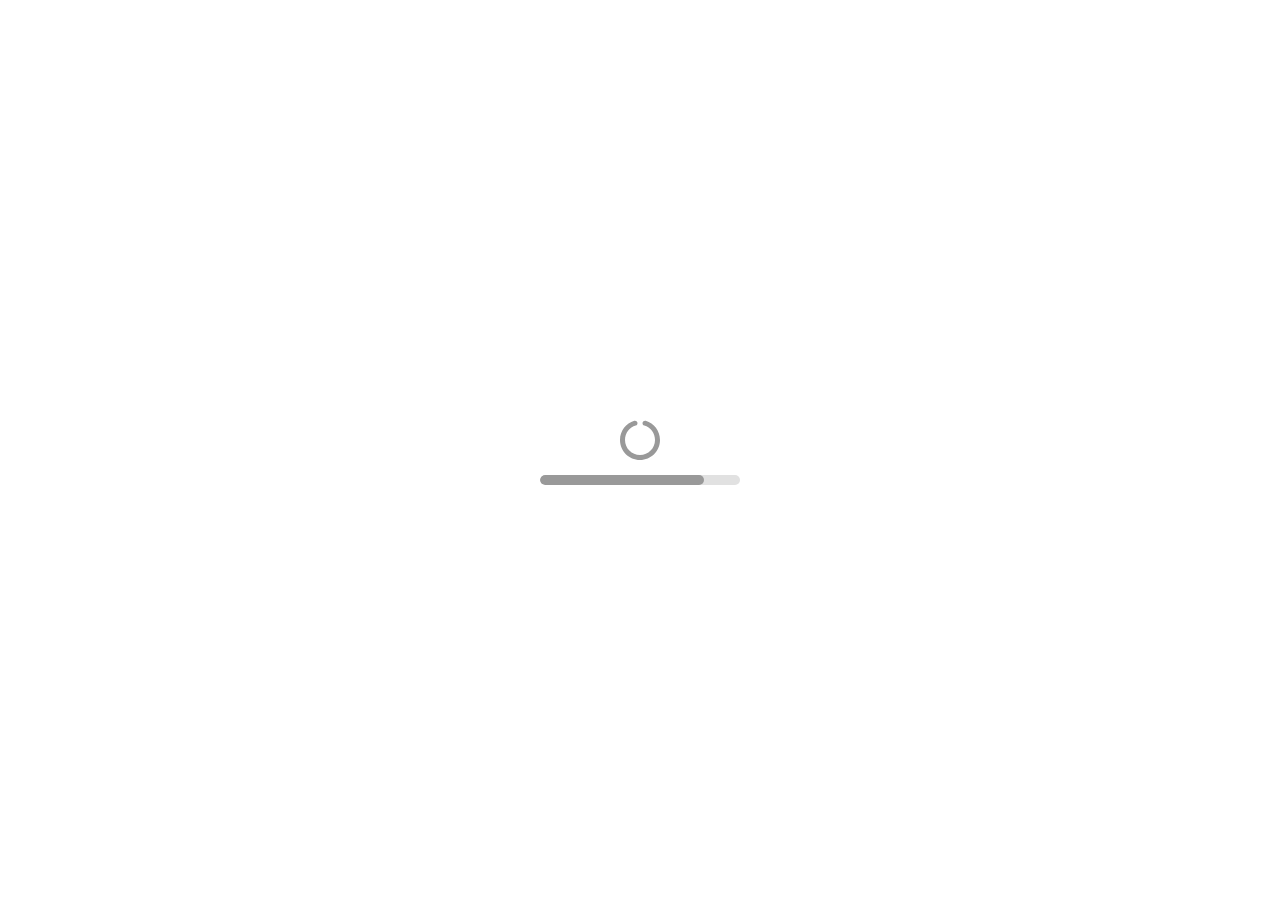
==== commit 328bc6ef: "version 1.2" ====
--- a/index.html
+++ b/index.html
@@ -92,7 +92,7 @@
         </div>
     </div>
 
-    <button id="omitir-btn" onclick="omitirAudio()">Omitir</button>
+    <!--<button id="omitir-btn" onclick="omitirAudio()">Omitir</button>-->
 
     <div id="modal" class="modal-on">
         <div class="modal-box">
